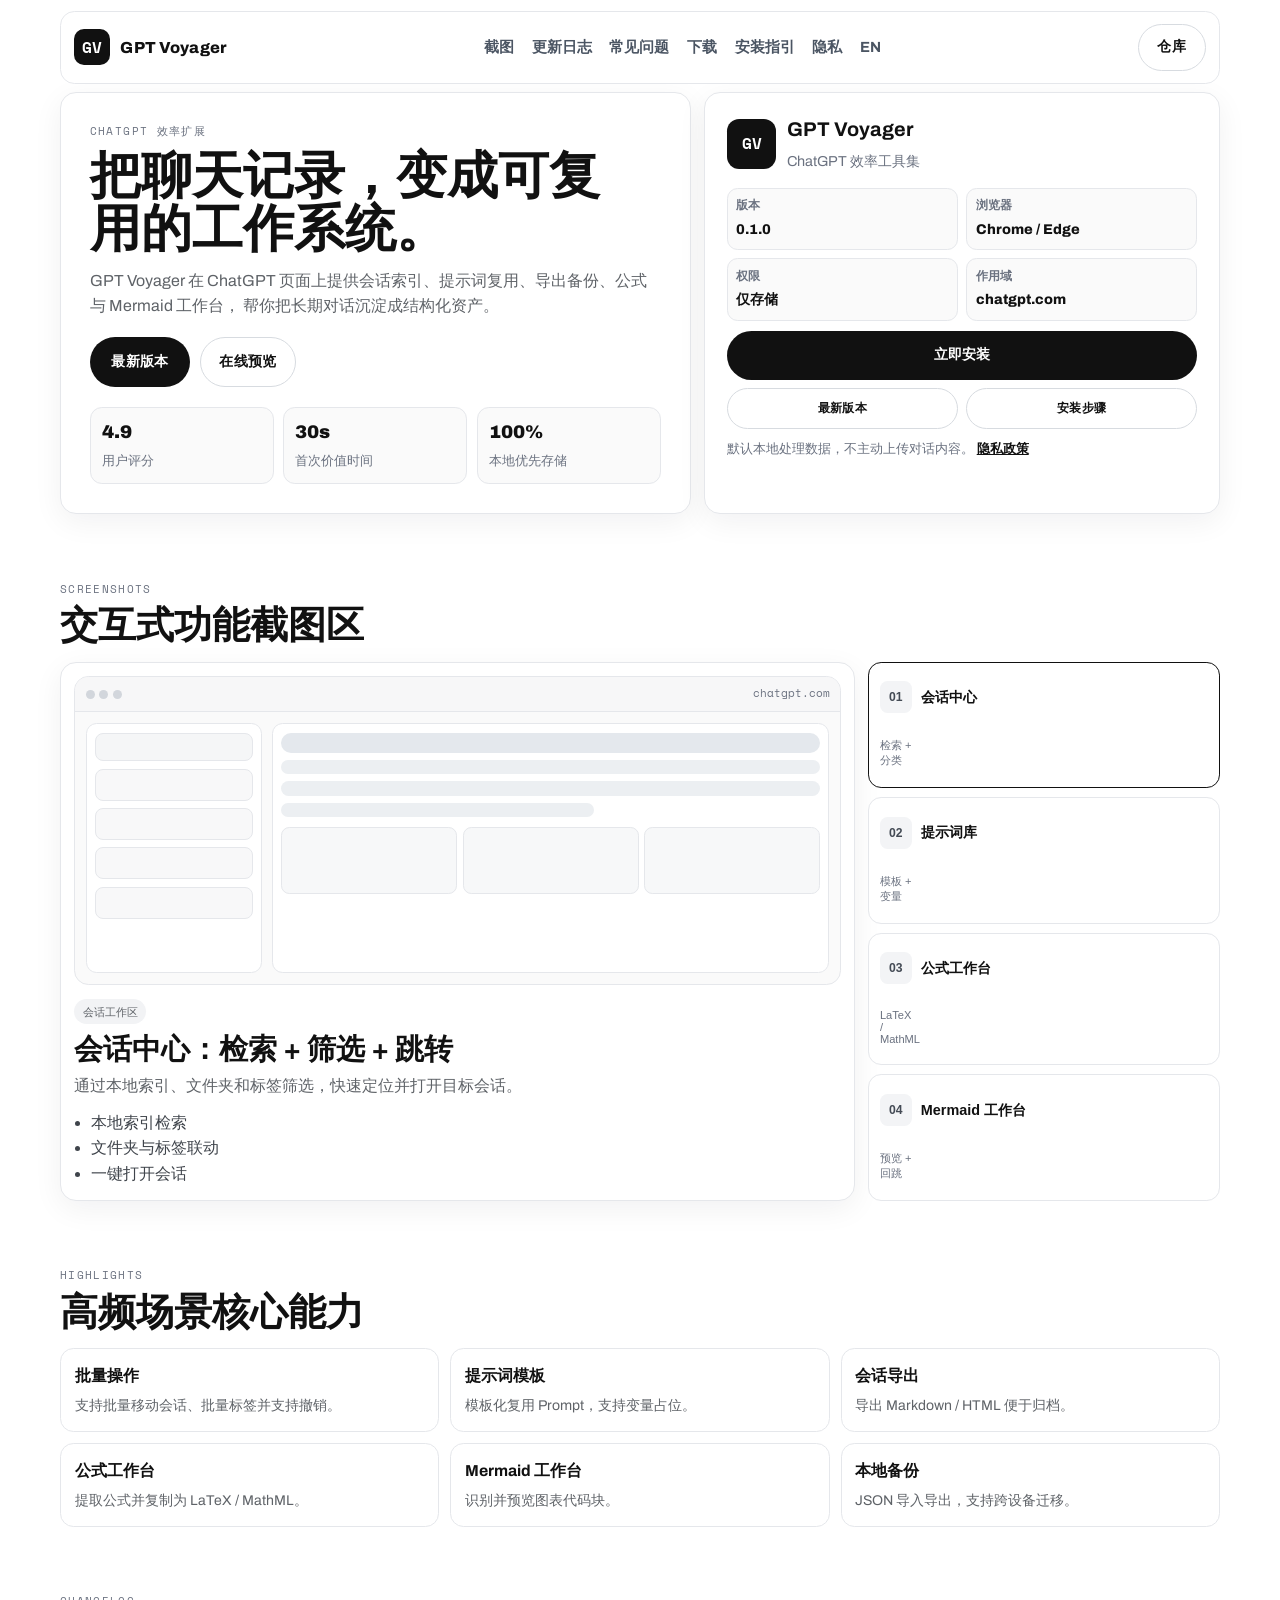
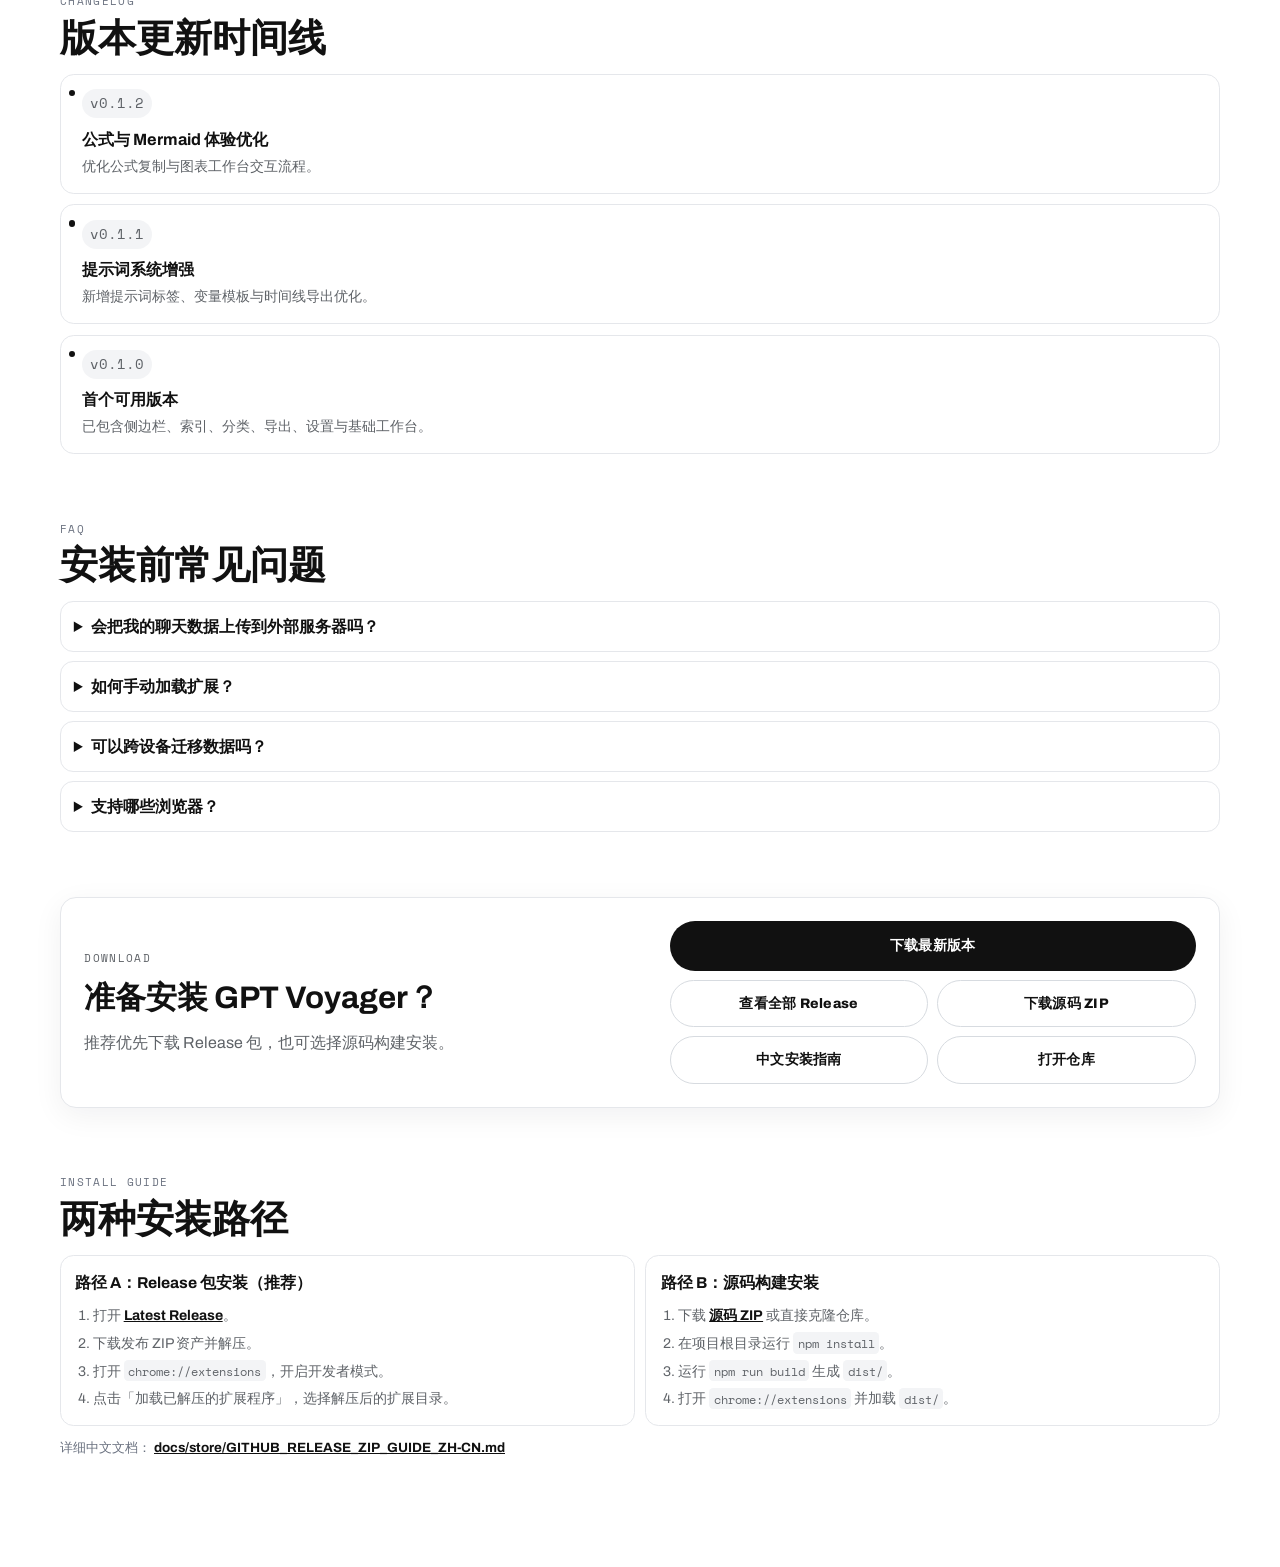
==== site/index.zh.html @ 155ef151 "Add Chinese storefront pages and improve button spacing layout" ====
<!doctype html>
<html lang="zh-CN">
  <head>
    <meta charset="UTF-8" />
    <meta name="viewport" content="width=device-width, initial-scale=1.0" />
    <meta
      name="description"
      content="GPT Voyager 是一个 ChatGPT 效率扩展的商店风格页面，包含截图、更新日志、FAQ 与下载指引。"
    />
    <title>GPT Voyager | 插件商店页</title>
    <link rel="preconnect" href="https://fonts.googleapis.com" />
    <link rel="preconnect" href="https://fonts.gstatic.com" crossorigin />
    <link
      href="https://fonts.googleapis.com/css2?family=Archivo:wght@500;700;800;900&family=Space+Mono:wght@400;700&display=swap"
      rel="stylesheet"
    />
    <link rel="stylesheet" href="./styles.css" />
  </head>
  <body>
    <header class="topbar">
      <a class="brand" href="#top" aria-label="返回顶部">
        <span class="brand-mark">GV</span>
        <span class="brand-text">GPT Voyager</span>
      </a>
      <nav class="topnav" aria-label="主导航">
        <a href="#screenshots">截图</a>
        <a href="#changelog">更新日志</a>
        <a href="#faq">常见问题</a>
        <a href="#download">下载</a>
        <a href="#install-guide">安装指引</a>
        <a href="./privacy.zh.html">隐私</a>
        <a href="./index.html">EN</a>
      </nav>
      <a class="btn btn-outline" href="https://github.com/Duang777/GPT" target="_blank" rel="noreferrer">
        仓库
      </a>
    </header>

    <main id="top">
      <section class="hero reveal">
        <div class="hero-copy">
          <p class="kicker">CHATGPT 效率扩展</p>
          <h1>把聊天记录，变成可复用的工作系统。</h1>
          <p class="hero-text">
            GPT Voyager 在 ChatGPT 页面上提供会话索引、提示词复用、导出备份、公式与 Mermaid 工作台，
            帮你把长期对话沉淀成结构化资产。
          </p>
          <div class="hero-actions">
            <a class="btn btn-primary" href="https://github.com/Duang777/GPT/releases/latest" target="_blank" rel="noreferrer">最新版本</a>
            <a class="btn btn-outline" href="https://duang777.github.io/GPT/" target="_blank" rel="noreferrer">
              在线预览
            </a>
          </div>
          <ul class="hero-stats">
            <li><strong>4.9</strong><span>用户评分</span></li>
            <li><strong>30s</strong><span>首次价值时间</span></li>
            <li><strong>100%</strong><span>本地优先存储</span></li>
          </ul>
        </div>

        <aside class="store-panel">
          <div class="store-head">
            <div class="store-icon">GV</div>
            <div>
              <h2>GPT Voyager</h2>
              <p>ChatGPT 效率工具集</p>
            </div>
          </div>
          <dl class="meta-list">
            <div>
              <dt>版本</dt>
              <dd>0.1.0</dd>
            </div>
            <div>
              <dt>浏览器</dt>
              <dd>Chrome / Edge</dd>
            </div>
            <div>
              <dt>权限</dt>
              <dd>仅存储</dd>
            </div>
            <div>
              <dt>作用域</dt>
              <dd>chatgpt.com</dd>
            </div>
          </dl>
          <div class="store-actions">
            <a class="btn btn-primary btn-block" href="#download">立即安装</a>
            <div class="store-quick-links">
              <a class="btn btn-outline btn-mini" href="https://github.com/Duang777/GPT/releases/latest" target="_blank" rel="noreferrer">
                最新版本
              </a>
              <a class="btn btn-outline btn-mini" href="#install-guide">
                安装步骤
              </a>
            </div>
          </div>
          <p class="store-note">
            默认本地处理数据，不主动上传对话内容。
            <a href="./privacy.zh.html">隐私政策</a>
          </p>
        </aside>
      </section>

      <section id="screenshots" class="section reveal">
        <div class="section-title">
          <p class="kicker">SCREENSHOTS</p>
          <h2>交互式功能截图区</h2>
        </div>

        <div class="preview-layout">
          <article class="preview-stage" id="previewStage" data-mode="index" aria-live="polite">
            <div class="browser-shell">
              <div class="browser-bar">
                <span></span><span></span><span></span>
                <div class="browser-url">chatgpt.com</div>
              </div>
              <div class="browser-canvas">
                <div class="mock-sidebar">
                  <div class="mock-search"></div>
                  <div class="mock-item"></div>
                  <div class="mock-item"></div>
                  <div class="mock-item"></div>
                  <div class="mock-item"></div>
                </div>
                <div class="mock-main">
                  <div class="mock-row mock-row-title"></div>
                  <div class="mock-row"></div>
                  <div class="mock-row"></div>
                  <div class="mock-row short"></div>
                  <div class="mock-matrix">
                    <div></div>
                    <div></div>
                    <div></div>
                  </div>
                </div>
              </div>
            </div>
            <div class="preview-copy">
              <p class="chip" id="previewChip">会话工作区</p>
              <h3 id="previewTitle">会话中心：检索 + 筛选 + 跳转</h3>
              <p id="previewText">
                通过本地索引、文件夹和标签筛选，快速定位并打开目标会话。
              </p>
              <ul id="previewPoints">
                <li>本地索引检索</li>
                <li>文件夹与标签联动</li>
                <li>一键打开会话</li>
              </ul>
            </div>
          </article>

          <aside class="preview-nav" aria-label="预览切换">
            <button class="preview-tab is-active" data-shot="index">
              <span>01</span>
              <strong>会话中心</strong>
              <small>检索 + 分类</small>
            </button>
            <button class="preview-tab" data-shot="prompt">
              <span>02</span>
              <strong>提示词库</strong>
              <small>模板 + 变量</small>
            </button>
            <button class="preview-tab" data-shot="formula">
              <span>03</span>
              <strong>公式工作台</strong>
              <small>LaTeX / MathML</small>
            </button>
            <button class="preview-tab" data-shot="mermaid">
              <span>04</span>
              <strong>Mermaid 工作台</strong>
              <small>预览 + 回跳</small>
            </button>
          </aside>
        </div>
      </section>

      <section class="section reveal">
        <div class="section-title">
          <p class="kicker">HIGHLIGHTS</p>
          <h2>高频场景核心能力</h2>
        </div>
        <div class="feature-rack">
          <article>
            <h3>批量操作</h3>
            <p>支持批量移动会话、批量标签并支持撤销。</p>
          </article>
          <article>
            <h3>提示词模板</h3>
            <p>模板化复用 Prompt，支持变量占位。</p>
          </article>
          <article>
            <h3>会话导出</h3>
            <p>导出 Markdown / HTML 便于归档。</p>
          </article>
          <article>
            <h3>公式工作台</h3>
            <p>提取公式并复制为 LaTeX / MathML。</p>
          </article>
          <article>
            <h3>Mermaid 工作台</h3>
            <p>识别并预览图表代码块。</p>
          </article>
          <article>
            <h3>本地备份</h3>
            <p>JSON 导入导出，支持跨设备迁移。</p>
          </article>
        </div>
      </section>

      <section id="changelog" class="section reveal">
        <div class="section-title">
          <p class="kicker">CHANGELOG</p>
          <h2>版本更新时间线</h2>
        </div>
        <div class="timeline">
          <article>
            <p class="version">v0.1.2</p>
            <h3>公式与 Mermaid 体验优化</h3>
            <p>优化公式复制与图表工作台交互流程。</p>
          </article>
          <article>
            <p class="version">v0.1.1</p>
            <h3>提示词系统增强</h3>
            <p>新增提示词标签、变量模板与时间线导出优化。</p>
          </article>
          <article>
            <p class="version">v0.1.0</p>
            <h3>首个可用版本</h3>
            <p>已包含侧边栏、索引、分类、导出、设置与基础工作台。</p>
          </article>
        </div>
      </section>

      <section id="faq" class="section reveal">
        <div class="section-title">
          <p class="kicker">FAQ</p>
          <h2>安装前常见问题</h2>
        </div>
        <div class="faq-grid">
          <details>
            <summary>会把我的聊天数据上传到外部服务器吗？</summary>
            <p>不会。当前版本为本地优先，默认仅在浏览器本地存储扩展数据。</p>
          </details>
          <details>
            <summary>如何手动加载扩展？</summary>
            <p>构建完成后打开 <code>chrome://extensions</code>，开启开发者模式并加载 <code>dist/</code>。</p>
          </details>
          <details>
            <summary>可以跨设备迁移数据吗？</summary>
            <p>可以。使用 JSON 导出/导入迁移索引、提示词、设置等数据。</p>
          </details>
          <details>
            <summary>支持哪些浏览器？</summary>
            <p>支持 Manifest V3 的 Chromium 浏览器，主要是 Chrome 与 Edge。</p>
          </details>
        </div>
      </section>

      <section id="download" class="section reveal">
        <article class="download-panel">
          <div>
            <p class="kicker">DOWNLOAD</p>
            <h2>准备安装 GPT Voyager？</h2>
            <p>推荐优先下载 Release 包，也可选择源码构建安装。</p>
          </div>
          <div class="download-actions">
            <a class="btn btn-primary" href="https://github.com/Duang777/GPT/releases/latest" target="_blank" rel="noreferrer">
              下载最新版本
            </a>
            <a class="btn btn-outline" href="https://github.com/Duang777/GPT/releases" target="_blank" rel="noreferrer">
              查看全部 Release
            </a>
            <a class="btn btn-outline" href="https://github.com/Duang777/GPT/archive/refs/heads/main.zip" target="_blank" rel="noreferrer">
              下载源码 ZIP
            </a>
            <a class="btn btn-outline" href="https://github.com/Duang777/GPT/blob/main/docs/store/GITHUB_RELEASE_ZIP_GUIDE_ZH-CN.md" target="_blank" rel="noreferrer">
              中文安装指南
            </a>
            <a class="btn btn-outline" href="https://github.com/Duang777/GPT" target="_blank" rel="noreferrer">
              打开仓库
            </a>
          </div>
        </article>
      </section>

      <section id="install-guide" class="section reveal">
        <div class="section-title">
          <p class="kicker">INSTALL GUIDE</p>
          <h2>两种安装路径</h2>
        </div>
        <div class="guide-grid">
          <article class="guide-card">
            <h3>路径 A：Release 包安装（推荐）</h3>
            <ol class="guide-steps">
              <li>打开 <a href="https://github.com/Duang777/GPT/releases/latest" target="_blank" rel="noreferrer">Latest Release</a>。</li>
              <li>下载发布 ZIP 资产并解压。</li>
              <li>打开 <code>chrome://extensions</code>，开启开发者模式。</li>
              <li>点击「加载已解压的扩展程序」，选择解压后的扩展目录。</li>
            </ol>
          </article>
          <article class="guide-card">
            <h3>路径 B：源码构建安装</h3>
            <ol class="guide-steps">
              <li>下载 <a href="https://github.com/Duang777/GPT/archive/refs/heads/main.zip" target="_blank" rel="noreferrer">源码 ZIP</a> 或直接克隆仓库。</li>
              <li>在项目根目录运行 <code>npm install</code>。</li>
              <li>运行 <code>npm run build</code> 生成 <code>dist/</code>。</li>
              <li>打开 <code>chrome://extensions</code> 并加载 <code>dist/</code>。</li>
            </ol>
          </article>
        </div>
        <p class="guide-note">
          详细中文文档：
          <a href="https://github.com/Duang777/GPT/blob/main/docs/store/GITHUB_RELEASE_ZIP_GUIDE_ZH-CN.md" target="_blank" rel="noreferrer">
            docs/store/GITHUB_RELEASE_ZIP_GUIDE_ZH-CN.md
          </a>
        </p>
      </section>
    </main>

    <footer class="footer reveal">
      <p>GPT Voyager | 聚焦效率，持续交付。</p>
      <div class="footer-links">
        <a href="./privacy.zh.html">隐私政策</a>
        <a href="https://github.com/Duang777/GPT" target="_blank" rel="noreferrer">github.com/Duang777/GPT</a>
      </div>
    </footer>

    <script src="./script.js"></script>
  </body>
</html>
---- site/styles.css ----
:root {
  --bg: #ffffff;
  --surface: #ffffff;
  --surface-soft: #fafafa;
  --ink: #111111;
  --ink-soft: #5f6368;
  --line: #e5e7eb;
  --line-strong: #d7dbe0;
  --shadow: 0 8px 30px rgba(15, 23, 42, 0.06);
}

*,
*::before,
*::after {
  box-sizing: border-box;
}

html,
body {
  margin: 0;
  padding: 0;
}

body {
  min-height: 100vh;
  background: var(--bg);
  color: var(--ink);
  font-family: "Archivo", "Segoe UI", sans-serif;
  line-height: 1.6;
  overflow-x: hidden;
}

.topbar {
  position: sticky;
  top: 0.7rem;
  z-index: 20;
  width: min(1160px, calc(100% - 1.5rem));
  margin-inline: auto;
  padding: 0.72rem 0.84rem;
  border: 1px solid var(--line);
  border-radius: 0.9rem;
  background: rgba(255, 255, 255, 0.94);
  backdrop-filter: blur(8px);
  display: flex;
  align-items: center;
  justify-content: space-between;
  gap: 1rem;
}

.brand {
  display: inline-flex;
  align-items: center;
  gap: 0.62rem;
  color: var(--ink);
  text-decoration: none;
}

.brand-mark {
  width: 2.25rem;
  aspect-ratio: 1;
  border-radius: 0.62rem;
  display: grid;
  place-items: center;
  font-family: "Space Mono", monospace;
  font-weight: 700;
  color: #ffffff;
  background: #111111;
}

.brand-text {
  font-weight: 800;
  letter-spacing: 0.01em;
}

.topnav {
  display: inline-flex;
  gap: 1.1rem;
  flex-wrap: wrap;
  row-gap: 0.4rem;
}

.topnav a {
  color: #4b5563;
  text-decoration: none;
  font-size: 0.92rem;
  font-weight: 700;
}

.topnav a:hover {
  color: #111111;
}

main,
.footer {
  width: min(1160px, calc(100% - 1.5rem));
  margin-inline: auto;
}

.btn {
  border: 1px solid transparent;
  border-radius: 999px;
  text-decoration: none;
  font-size: 0.86rem;
  font-weight: 800;
  letter-spacing: 0.02em;
  display: inline-flex;
  align-items: center;
  justify-content: center;
  transition: transform 0.2s ease, background 0.2s ease, color 0.2s ease;
}

.btn:hover {
  transform: translateY(-1px);
}

.btn-primary {
  background: #111111;
  color: #ffffff;
  padding: 0.8rem 1.28rem;
}

.btn-primary:hover {
  background: #000000;
}

.btn-outline {
  border-color: var(--line-strong);
  background: #ffffff;
  color: #111111;
  padding: 0.74rem 1.16rem;
}

.btn-outline:hover {
  border-color: #111111;
}

.btn-block {
  width: 100%;
}

.hero {
  margin-top: 1.2rem;
  display: grid;
  grid-template-columns: 1.1fr 0.9fr;
  gap: 0.85rem;
}

.hero-copy,
.store-panel {
  border: 1px solid var(--line);
  border-radius: 1rem;
  background: var(--surface);
  box-shadow: var(--shadow);
}

.hero-copy {
  padding: clamp(1rem, 2.7vw, 1.8rem);
}

.kicker {
  margin: 0;
  font-family: "Space Mono", monospace;
  text-transform: uppercase;
  letter-spacing: 0.12em;
  font-size: 0.7rem;
  color: #6b7280;
}

.hero-copy h1 {
  margin: 0.62rem 0 0.72rem;
  max-width: 16ch;
  font-size: clamp(2rem, 5vw, 3.2rem);
  line-height: 1.04;
  font-weight: 900;
}

.hero-text {
  margin: 0;
  color: var(--ink-soft);
  max-width: 62ch;
}

.hero-actions {
  margin-top: 1.14rem;
  display: flex;
  flex-wrap: wrap;
  gap: 0.62rem;
}

.hero-stats {
  margin: 1.28rem 0 0;
  padding: 0;
  list-style: none;
  display: grid;
  grid-template-columns: repeat(3, minmax(0, 1fr));
  gap: 0.62rem;
}

.hero-stats li {
  border: 1px solid var(--line);
  border-radius: 0.74rem;
  background: var(--surface-soft);
  padding: 0.64rem 0.68rem;
}

.hero-stats strong {
  display: block;
  font-size: 1.14rem;
  font-weight: 900;
}

.hero-stats span {
  color: #6b7280;
  font-size: 0.84rem;
}

.store-panel {
  padding: clamp(1rem, 2.7vw, 1.35rem);
}

.store-head {
  display: grid;
  grid-template-columns: 3.1rem 1fr;
  gap: 0.7rem;
  align-items: center;
}

.store-icon {
  width: 3.1rem;
  aspect-ratio: 1;
  border-radius: 0.76rem;
  display: grid;
  place-items: center;
  font-family: "Space Mono", monospace;
  font-weight: 700;
  color: #ffffff;
  background: #111111;
}

.store-head h2 {
  margin: 0;
  font-size: 1.24rem;
}

.store-head p {
  margin: 0.24rem 0 0;
  color: #6b7280;
  font-size: 0.9rem;
}

.meta-list {
  margin: 0.9rem 0 0;
  display: grid;
  gap: 0.54rem;
  grid-template-columns: repeat(2, minmax(0, 1fr));
}

.meta-list div {
  border: 1px solid var(--line);
  border-radius: 0.66rem;
  background: var(--surface-soft);
  padding: 0.48rem 0.54rem;
}

.meta-list dt {
  margin: 0;
  color: #6b7280;
  font-size: 0.75rem;
  font-weight: 700;
}

.meta-list dd {
  margin: 0.2rem 0 0;
  font-size: 0.88rem;
  font-weight: 800;
}

.store-note {
  margin: 0.66rem 0 0;
  color: #6b7280;
  font-size: 0.8rem;
}

.store-note a {
  color: #111111;
  font-weight: 700;
}

.store-actions {
  margin-top: 0.62rem;
  display: grid;
  gap: 0.52rem;
}

.store-quick-links {
  display: grid;
  grid-template-columns: repeat(2, minmax(0, 1fr));
  gap: 0.5rem;
}

.btn-mini {
  padding: 0.58rem 0.78rem;
  font-size: 0.78rem;
}

.section {
  margin-top: clamp(2rem, 5.8vw, 4.1rem);
}

.section-title h2 {
  margin: 0.46rem 0 0;
  font-size: clamp(1.42rem, 3.5vw, 2.4rem);
  line-height: 1.08;
}

.preview-layout {
  margin-top: 0.95rem;
  display: grid;
  grid-template-columns: 1fr 22rem;
  gap: 0.8rem;
}

.preview-stage {
  border: 1px solid var(--line);
  border-radius: 1rem;
  background: var(--surface);
  padding: 0.82rem;
  box-shadow: var(--shadow);
}

.browser-shell {
  border: 1px solid var(--line);
  border-radius: 0.9rem;
  overflow: hidden;
  background: var(--surface-soft);
}

.browser-bar {
  display: flex;
  align-items: center;
  gap: 0.3rem;
  padding: 0.54rem 0.66rem;
  border-bottom: 1px solid var(--line);
  background: #f7f7f8;
}

.browser-bar span {
  width: 0.56rem;
  aspect-ratio: 1;
  border-radius: 50%;
  background: #d2d6dc;
}

.browser-url {
  margin-left: auto;
  font-family: "Space Mono", monospace;
  font-size: 0.68rem;
  color: #6b7280;
}

.browser-canvas {
  min-height: 17rem;
  display: grid;
  grid-template-columns: 11rem 1fr;
  gap: 0.62rem;
  padding: 0.68rem;
}

.mock-sidebar,
.mock-main {
  border: 1px solid var(--line);
  border-radius: 0.66rem;
  background: #ffffff;
  padding: 0.52rem;
}

.mock-search {
  height: 1.8rem;
  border: 1px solid var(--line);
  border-radius: 0.5rem;
  background: #f5f6f7;
}

.mock-item {
  margin-top: 0.46rem;
  height: 2rem;
  border: 1px solid var(--line);
  border-radius: 0.5rem;
  background: #f8f8f9;
}

.mock-row {
  margin-top: 0.44rem;
  height: 0.9rem;
  border-radius: 999px;
  background: #eceff2;
}

.mock-row-title {
  margin-top: 0;
  height: 1.28rem;
  background: #e4e8ed;
}

.mock-row.short {
  width: 58%;
}

.mock-matrix {
  margin-top: 0.62rem;
  display: grid;
  grid-template-columns: repeat(3, minmax(0, 1fr));
  gap: 0.34rem;
}

.mock-matrix div {
  height: 4.2rem;
  border: 1px solid var(--line);
  border-radius: 0.52rem;
  background: #f7f8f9;
}

.preview-copy {
  margin-top: 0.76rem;
}

.chip {
  margin: 0;
  display: inline-flex;
  border-radius: 999px;
  padding: 0.22rem 0.54rem;
  background: #f2f3f5;
  color: #40464f;
  font-family: "Space Mono", monospace;
  font-size: 0.7rem;
}

.preview-copy h3 {
  margin: 0.6rem 0 0.42rem;
  font-size: clamp(1.18rem, 2.5vw, 1.8rem);
  line-height: 1.14;
}

.preview-copy p {
  margin: 0;
  color: var(--ink-soft);
}

.preview-copy ul {
  margin: 0.7rem 0 0;
  padding-left: 1.04rem;
  color: #3f444b;
}

.preview-nav {
  display: grid;
  gap: 0.56rem;
}

.preview-tab {
  width: 100%;
  border: 1px solid var(--line);
  border-radius: 0.82rem;
  background: var(--surface);
  text-align: left;
  cursor: pointer;
  padding: 0.68rem;
  display: grid;
  grid-template-columns: 2rem 1fr;
  gap: 0.56rem;
  align-items: center;
  transition: border-color 0.2s ease, transform 0.2s ease;
}

.preview-tab span {
  width: 2rem;
  aspect-ratio: 1;
  border-radius: 0.48rem;
  display: grid;
  place-items: center;
  background: #f3f4f6;
  color: #444b55;
  font-size: 0.76rem;
  font-weight: 800;
}

.preview-tab strong {
  display: block;
  font-size: 0.9rem;
  color: #111111;
}

.preview-tab small {
  color: #6b7280;
}

.preview-tab:hover {
  border-color: #a5abb3;
  transform: translateY(-1px);
}

.preview-tab.is-active {
  border-color: #111111;
}

.feature-rack {
  margin-top: 0.92rem;
  display: grid;
  grid-template-columns: repeat(3, minmax(0, 1fr));
  gap: 0.68rem;
}

.feature-rack article {
  border: 1px solid var(--line);
  border-radius: 0.84rem;
  background: var(--surface);
  padding: 0.86rem;
}

.feature-rack h3 {
  margin: 0;
  font-size: 0.99rem;
}

.feature-rack p {
  margin: 0.42rem 0 0;
  color: var(--ink-soft);
  font-size: 0.88rem;
}

.timeline {
  margin-top: 0.92rem;
  display: grid;
  gap: 0.66rem;
}

.timeline article {
  position: relative;
  border: 1px solid var(--line);
  border-radius: 0.86rem;
  background: var(--surface);
  padding: 0.9rem 0.84rem 0.9rem 1.3rem;
}

.timeline article::before {
  content: "";
  position: absolute;
  top: 0.95rem;
  left: 0.52rem;
  width: 0.38rem;
  aspect-ratio: 1;
  border-radius: 50%;
  background: #111111;
}

.version {
  margin: 0;
  display: inline-flex;
  border-radius: 999px;
  padding: 0.2rem 0.52rem;
  background: #f3f4f6;
  color: #40464f;
  font-family: "Space Mono", monospace;
  font-size: 0.72rem;
}

.timeline h3 {
  margin: 0.52rem 0 0.2rem;
  font-size: 1.02rem;
}

.timeline p {
  margin: 0;
  color: var(--ink-soft);
  font-size: 0.88rem;
}

.faq-grid {
  margin-top: 0.92rem;
  display: grid;
  gap: 0.58rem;
}

.faq-grid details {
  border: 1px solid var(--line);
  border-radius: 0.82rem;
  background: var(--surface);
  padding: 0.72rem 0.8rem;
}

.faq-grid summary {
  cursor: pointer;
  color: #111111;
  font-weight: 700;
}

.faq-grid p {
  margin: 0.5rem 0 0;
  color: var(--ink-soft);
  font-size: 0.88rem;
}

.faq-grid code {
  background: #f3f4f6;
  border-radius: 0.26rem;
  padding: 0.1rem 0.28rem;
  font-family: "Space Mono", monospace;
  font-size: 0.76rem;
}

.download-panel {
  border: 1px solid var(--line);
  border-radius: 1rem;
  background: var(--surface);
  padding: clamp(1rem, 2.8vw, 1.45rem);
  display: grid;
  grid-template-columns: 1.04fr 0.96fr;
  gap: 0.95rem;
  align-items: center;
  box-shadow: var(--shadow);
}

.download-panel h2 {
  margin: 0.42rem 0 0.42rem;
  font-size: clamp(1.38rem, 3.5vw, 1.95rem);
}

.download-panel p {
  margin: 0;
  color: var(--ink-soft);
}

.download-actions {
  display: grid;
  grid-template-columns: repeat(2, minmax(0, 1fr));
  gap: 0.54rem;
}

.download-actions .btn-primary {
  grid-column: 1 / -1;
}

.guide-grid {
  margin-top: 0.92rem;
  display: grid;
  grid-template-columns: repeat(2, minmax(0, 1fr));
  gap: 0.68rem;
}

.guide-card {
  border: 1px solid var(--line);
  border-radius: 0.84rem;
  background: var(--surface);
  padding: 0.9rem;
}

.guide-card h3 {
  margin: 0;
  font-size: 0.98rem;
}

.guide-steps {
  margin: 0.62rem 0 0;
  padding-left: 1.08rem;
  color: var(--ink-soft);
  font-size: 0.88rem;
}

.guide-steps li {
  margin-top: 0.32rem;
}

.guide-steps a {
  color: #111111;
  font-weight: 700;
}

.guide-steps code {
  background: #f3f4f6;
  border-radius: 0.26rem;
  padding: 0.1rem 0.28rem;
  font-family: "Space Mono", monospace;
  font-size: 0.76rem;
}

.guide-note {
  margin: 0.7rem 0 0;
  color: #6b7280;
  font-size: 0.84rem;
}

.guide-note a {
  color: #111111;
  font-weight: 700;
}

.footer {
  margin-top: 2.6rem;
  margin-bottom: 1.5rem;
  border-top: 1px solid var(--line);
  padding-top: 1rem;
  display: flex;
  justify-content: space-between;
  align-items: center;
  gap: 0.7rem;
}

.footer p {
  margin: 0;
  color: #6b7280;
}

.footer a {
  color: #111111;
  font-weight: 700;
}

.footer-links {
  display: inline-flex;
  align-items: center;
  gap: 0.8rem;
}

.reveal {
  opacity: 0;
  transform: translateY(16px);
  transition: opacity 0.56s ease, transform 0.56s ease;
}

.reveal.is-visible {
  opacity: 1;
  transform: translateY(0);
}

.preview-stage[data-mode="prompt"] .mock-search,
.preview-stage[data-mode="prompt"] .mock-item,
.preview-stage[data-mode="formula"] .mock-search,
.preview-stage[data-mode="formula"] .mock-item,
.preview-stage[data-mode="mermaid"] .mock-search,
.preview-stage[data-mode="mermaid"] .mock-item {
  background: #f4f5f7;
  border-color: #e1e4e8;
}

.preview-stage[data-mode="prompt"] .mock-row-title,
.preview-stage[data-mode="formula"] .mock-row-title,
.preview-stage[data-mode="mermaid"] .mock-row-title {
  background: #e3e6eb;
}

.preview-stage[data-mode="mermaid"] .mock-matrix div {
  background: #f3f4f6;
}

@media (max-width: 1080px) {
  .preview-layout {
    grid-template-columns: 1fr;
  }

  .preview-nav {
    grid-template-columns: repeat(2, minmax(0, 1fr));
  }

  .feature-rack {
    grid-template-columns: repeat(2, minmax(0, 1fr));
  }
}

@media (max-width: 860px) {
  .topbar {
    flex-wrap: wrap;
    justify-content: center;
  }

  .topnav {
    order: 3;
    width: 100%;
    justify-content: center;
  }

  .hero {
    grid-template-columns: 1fr;
  }

  .download-panel {
    grid-template-columns: 1fr;
  }

  .download-actions {
    grid-template-columns: 1fr;
  }

  .guide-grid {
    grid-template-columns: 1fr;
  }
}

@media (max-width: 660px) {
  .hero-stats {
    grid-template-columns: 1fr;
  }

  .store-quick-links {
    grid-template-columns: 1fr;
  }

  .preview-nav {
    grid-template-columns: 1fr;
  }

  .feature-rack {
    grid-template-columns: 1fr;
  }

  .browser-canvas {
    grid-template-columns: 1fr;
  }

  .footer {
    flex-direction: column;
    align-items: flex-start;
  }

  .footer-links {
    flex-wrap: wrap;
  }
}
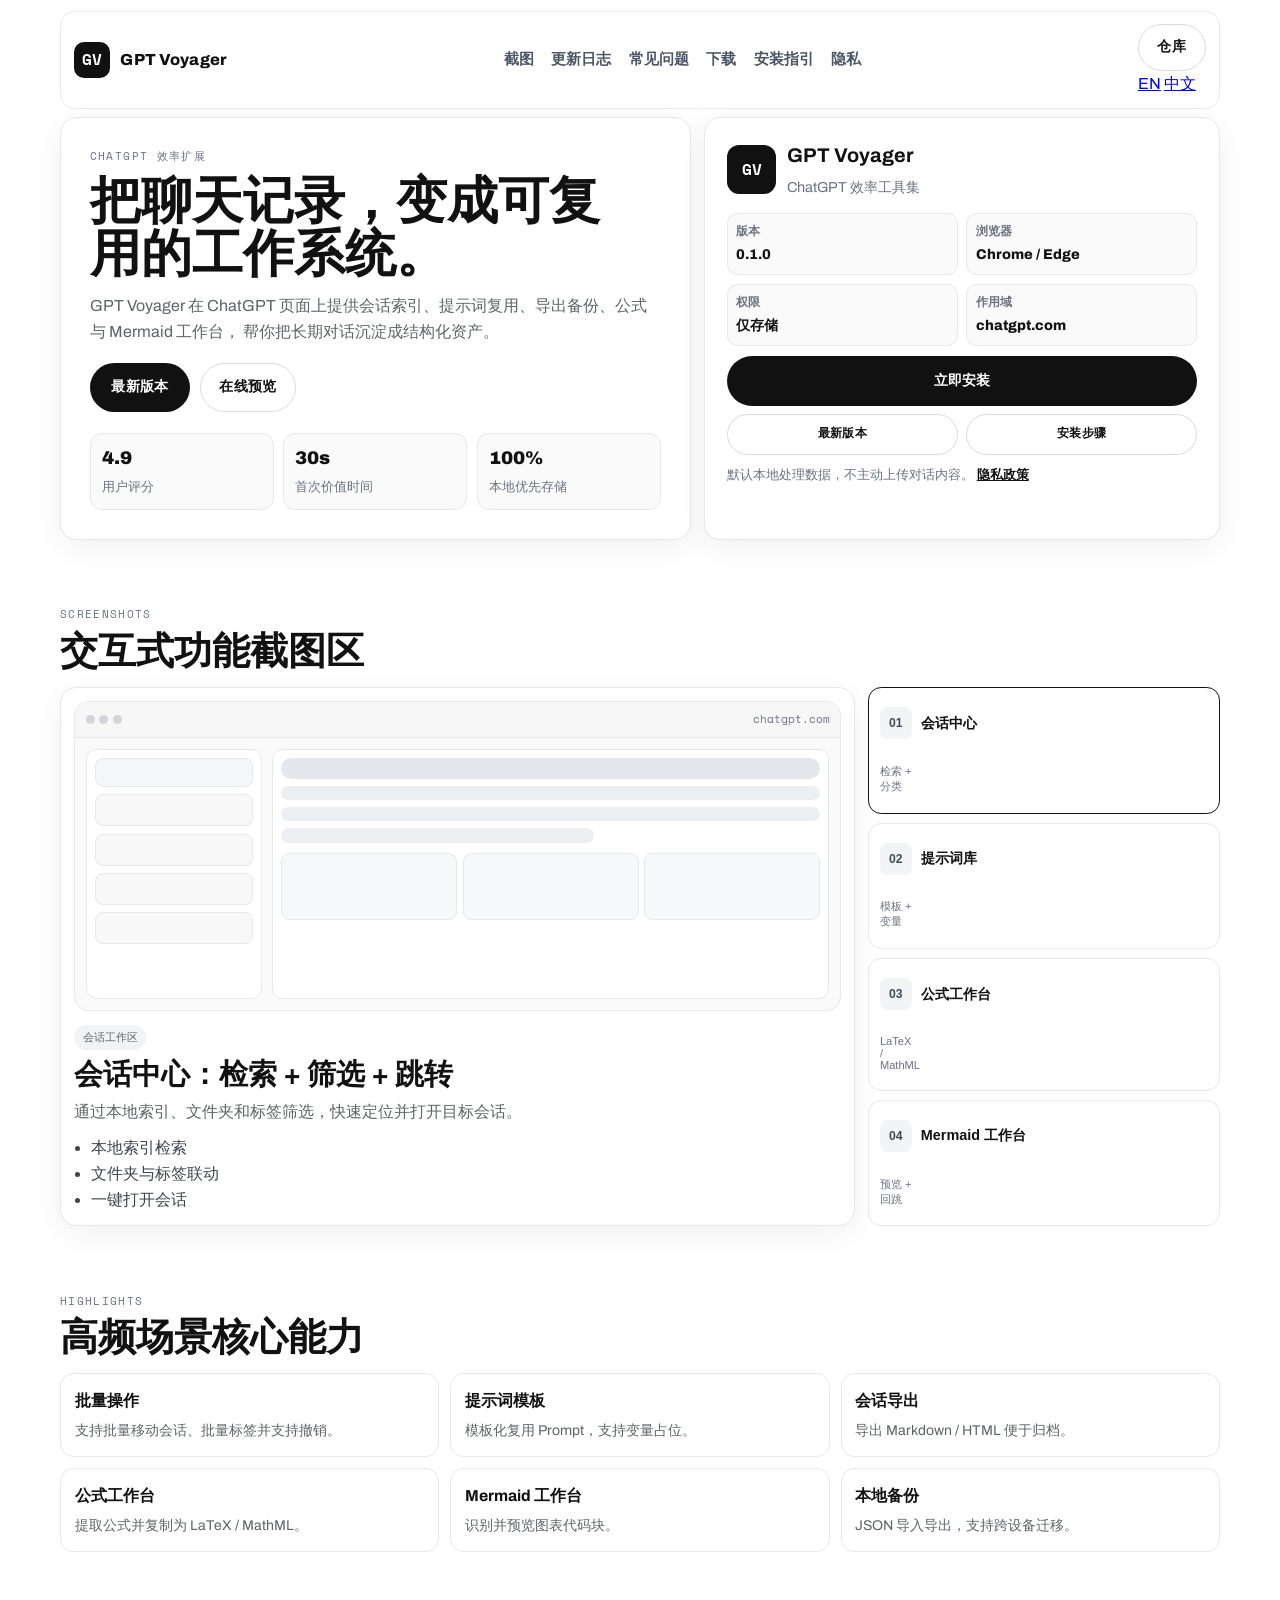
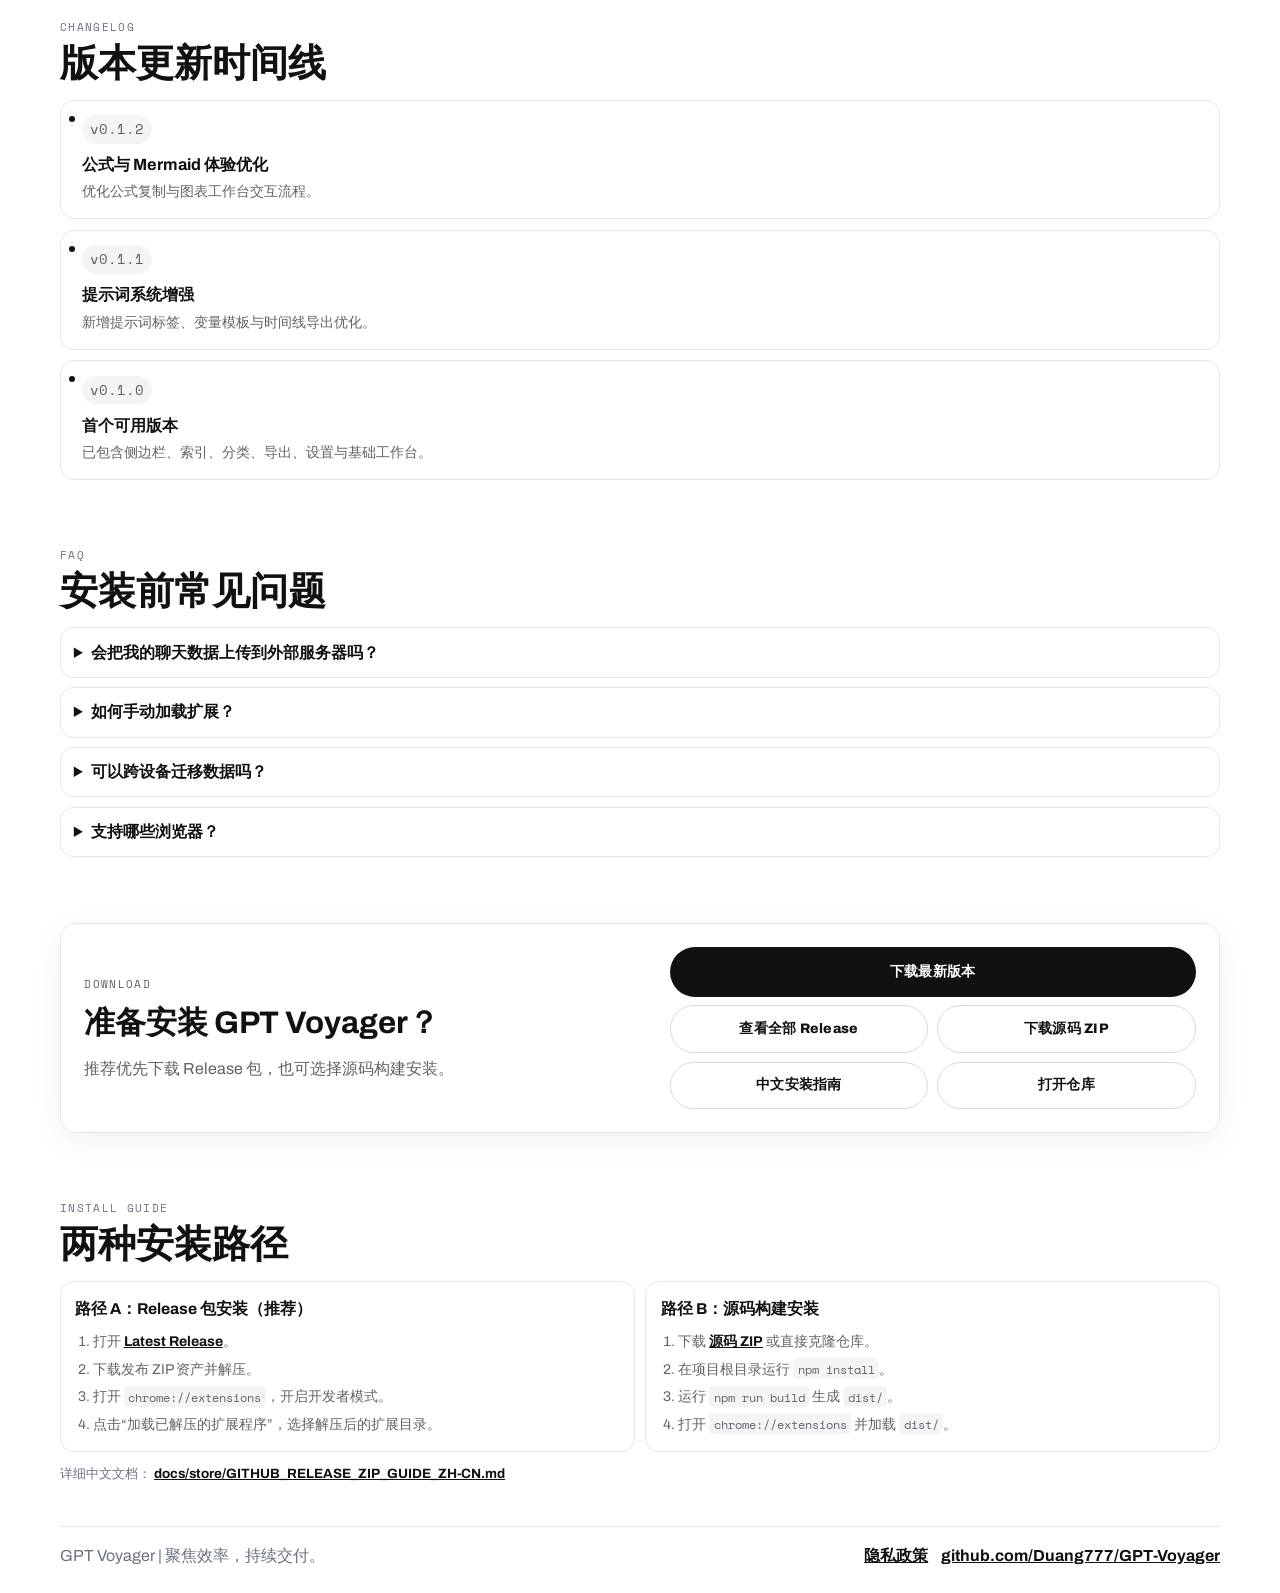
==== commit ed749e23: "Fix bilingual pages and sync links to GPT-Voyager" ====
--- a/site/index.zh.html
+++ b/site/index.zh.html
@@ -1,5 +1,5 @@
 <!doctype html>
-<html lang="zh-CN">
+<html lang="zh-CN" data-page="index">
   <head>
     <meta charset="UTF-8" />
     <meta name="viewport" content="width=device-width, initial-scale=1.0" />
@@ -29,11 +29,16 @@
         <a href="#download">下载</a>
         <a href="#install-guide">安装指引</a>
         <a href="./privacy.zh.html">隐私</a>
-        <a href="./index.html">EN</a>
       </nav>
-      <a class="btn btn-outline" href="https://github.com/Duang777/GPT" target="_blank" rel="noreferrer">
-        仓库
-      </a>
+      <div class="header-actions">
+        <a class="btn btn-outline" href="https://github.com/Duang777/GPT-Voyager" target="_blank" rel="noreferrer">
+          仓库
+        </a>
+        <div class="lang-switch" role="group" aria-label="语言切换">
+          <a class="lang-option" data-locale="en" href="./index.html" lang="en">EN</a>
+          <a class="lang-option" data-locale="zh" href="./index.zh.html" lang="zh-CN">中文</a>
+        </div>
+      </div>
     </header>
 
     <main id="top">
@@ -46,8 +51,10 @@
             帮你把长期对话沉淀成结构化资产。
           </p>
           <div class="hero-actions">
-            <a class="btn btn-primary" href="https://github.com/Duang777/GPT/releases/latest" target="_blank" rel="noreferrer">最新版本</a>
-            <a class="btn btn-outline" href="https://duang777.github.io/GPT/" target="_blank" rel="noreferrer">
+            <a class="btn btn-primary" href="https://github.com/Duang777/GPT-Voyager/releases/latest" target="_blank" rel="noreferrer">
+              最新版本
+            </a>
+            <a class="btn btn-outline" href="https://duang777.github.io/GPT-Voyager/" target="_blank" rel="noreferrer">
               在线预览
             </a>
           </div>
@@ -87,7 +94,7 @@
           <div class="store-actions">
             <a class="btn btn-primary btn-block" href="#download">立即安装</a>
             <div class="store-quick-links">
-              <a class="btn btn-outline btn-mini" href="https://github.com/Duang777/GPT/releases/latest" target="_blank" rel="noreferrer">
+              <a class="btn btn-outline btn-mini" href="https://github.com/Duang777/GPT-Voyager/releases/latest" target="_blank" rel="noreferrer">
                 最新版本
               </a>
               <a class="btn btn-outline btn-mini" href="#install-guide">
@@ -139,9 +146,7 @@
             <div class="preview-copy">
               <p class="chip" id="previewChip">会话工作区</p>
               <h3 id="previewTitle">会话中心：检索 + 筛选 + 跳转</h3>
-              <p id="previewText">
-                通过本地索引、文件夹和标签筛选，快速定位并打开目标会话。
-              </p>
+              <p id="previewText">通过本地索引、文件夹和标签筛选，快速定位并打开目标会话。</p>
               <ul id="previewPoints">
                 <li>本地索引检索</li>
                 <li>文件夹与标签联动</li>
@@ -265,19 +270,19 @@
             <p>推荐优先下载 Release 包，也可选择源码构建安装。</p>
           </div>
           <div class="download-actions">
-            <a class="btn btn-primary" href="https://github.com/Duang777/GPT/releases/latest" target="_blank" rel="noreferrer">
+            <a class="btn btn-primary" href="https://github.com/Duang777/GPT-Voyager/releases/latest" target="_blank" rel="noreferrer">
               下载最新版本
             </a>
-            <a class="btn btn-outline" href="https://github.com/Duang777/GPT/releases" target="_blank" rel="noreferrer">
+            <a class="btn btn-outline" href="https://github.com/Duang777/GPT-Voyager/releases" target="_blank" rel="noreferrer">
               查看全部 Release
             </a>
-            <a class="btn btn-outline" href="https://github.com/Duang777/GPT/archive/refs/heads/main.zip" target="_blank" rel="noreferrer">
+            <a class="btn btn-outline" href="https://github.com/Duang777/GPT-Voyager/archive/refs/heads/main.zip" target="_blank" rel="noreferrer">
               下载源码 ZIP
             </a>
-            <a class="btn btn-outline" href="https://github.com/Duang777/GPT/blob/main/docs/store/GITHUB_RELEASE_ZIP_GUIDE_ZH-CN.md" target="_blank" rel="noreferrer">
+            <a class="btn btn-outline" href="https://github.com/Duang777/GPT-Voyager/blob/main/docs/store/GITHUB_RELEASE_ZIP_GUIDE_ZH-CN.md" target="_blank" rel="noreferrer">
               中文安装指南
             </a>
-            <a class="btn btn-outline" href="https://github.com/Duang777/GPT" target="_blank" rel="noreferrer">
+            <a class="btn btn-outline" href="https://github.com/Duang777/GPT-Voyager" target="_blank" rel="noreferrer">
               打开仓库
             </a>
           </div>
@@ -293,16 +298,16 @@
           <article class="guide-card">
             <h3>路径 A：Release 包安装（推荐）</h3>
             <ol class="guide-steps">
-              <li>打开 <a href="https://github.com/Duang777/GPT/releases/latest" target="_blank" rel="noreferrer">Latest Release</a>。</li>
+              <li>打开 <a href="https://github.com/Duang777/GPT-Voyager/releases/latest" target="_blank" rel="noreferrer">Latest Release</a>。</li>
               <li>下载发布 ZIP 资产并解压。</li>
               <li>打开 <code>chrome://extensions</code>，开启开发者模式。</li>
-              <li>点击「加载已解压的扩展程序」，选择解压后的扩展目录。</li>
+              <li>点击“加载已解压的扩展程序”，选择解压后的扩展目录。</li>
             </ol>
           </article>
           <article class="guide-card">
             <h3>路径 B：源码构建安装</h3>
             <ol class="guide-steps">
-              <li>下载 <a href="https://github.com/Duang777/GPT/archive/refs/heads/main.zip" target="_blank" rel="noreferrer">源码 ZIP</a> 或直接克隆仓库。</li>
+              <li>下载 <a href="https://github.com/Duang777/GPT-Voyager/archive/refs/heads/main.zip" target="_blank" rel="noreferrer">源码 ZIP</a> 或直接克隆仓库。</li>
               <li>在项目根目录运行 <code>npm install</code>。</li>
               <li>运行 <code>npm run build</code> 生成 <code>dist/</code>。</li>
               <li>打开 <code>chrome://extensions</code> 并加载 <code>dist/</code>。</li>
@@ -311,7 +316,7 @@
         </div>
         <p class="guide-note">
           详细中文文档：
-          <a href="https://github.com/Duang777/GPT/blob/main/docs/store/GITHUB_RELEASE_ZIP_GUIDE_ZH-CN.md" target="_blank" rel="noreferrer">
+          <a href="https://github.com/Duang777/GPT-Voyager/blob/main/docs/store/GITHUB_RELEASE_ZIP_GUIDE_ZH-CN.md" target="_blank" rel="noreferrer">
             docs/store/GITHUB_RELEASE_ZIP_GUIDE_ZH-CN.md
           </a>
         </p>
@@ -322,10 +327,11 @@
       <p>GPT Voyager | 聚焦效率，持续交付。</p>
       <div class="footer-links">
         <a href="./privacy.zh.html">隐私政策</a>
-        <a href="https://github.com/Duang777/GPT" target="_blank" rel="noreferrer">github.com/Duang777/GPT</a>
+        <a href="https://github.com/Duang777/GPT-Voyager" target="_blank" rel="noreferrer">github.com/Duang777/GPT-Voyager</a>
       </div>
     </footer>
 
+    <script src="./lang-switch.js"></script>
     <script src="./script.js"></script>
   </body>
 </html>
